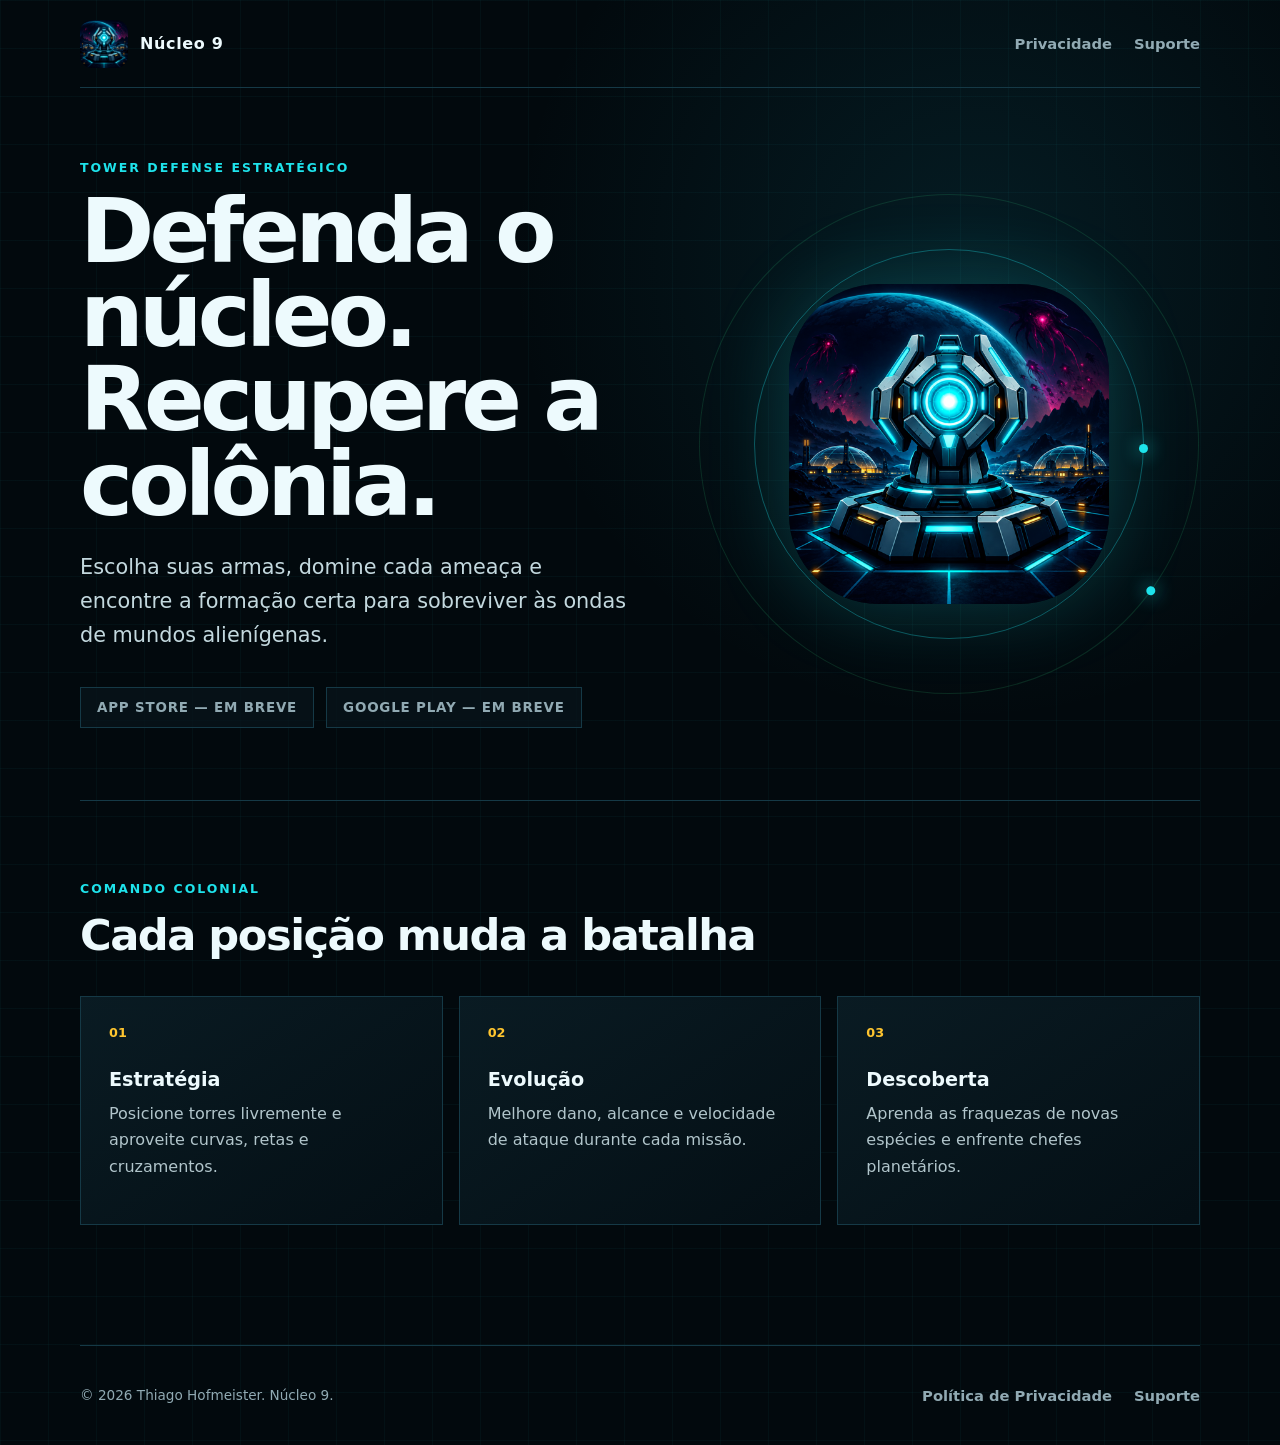
==== index.html @ e33b0e37 "feat: publish Núcleo 9 website" ====
<!doctype html>
<html lang="pt-BR">
  <head>
    <meta charset="utf-8">
    <meta name="viewport" content="width=device-width, initial-scale=1">
    <meta name="description" content="Núcleo 9 é um tower defense estratégico sobre a defesa de colônias em mundos alienígenas.">
    <meta name="theme-color" content="#041318">
    <title>Núcleo 9 — Tower Defense</title>
    <link rel="icon" href="/assets/app-icon.png">
    <link rel="stylesheet" href="/styles.css">
  </head>
  <body>
    <header class="site-header">
      <a class="brand" href="/" aria-label="Página inicial do Núcleo 9">
        <img src="/assets/app-icon.png" alt="" width="48" height="48">
        <span>Núcleo 9</span>
      </a>
      <nav aria-label="Navegação principal">
        <a href="/privacidade/">Privacidade</a>
        <a href="/suporte/">Suporte</a>
      </nav>
    </header>

    <main>
      <section class="hero">
        <div class="hero-copy">
          <p class="eyebrow">Tower defense estratégico</p>
          <h1>Defenda o núcleo.<br>Recupere a colônia.</h1>
          <p class="lead">Escolha suas armas, domine cada ameaça e encontre a formação certa para sobreviver às ondas de mundos alienígenas.</p>
          <div class="store-status" aria-label="Disponibilidade">
            <span>App Store — em breve</span>
            <span>Google Play — em breve</span>
          </div>
        </div>
        <div class="hero-art" aria-hidden="true">
          <div class="orbit orbit-one"></div>
          <div class="orbit orbit-two"></div>
          <img src="/assets/app-icon.png" alt="" width="320" height="320">
        </div>
      </section>

      <section class="features" aria-labelledby="features-title">
        <div>
          <p class="eyebrow">Comando colonial</p>
          <h2 id="features-title">Cada posição muda a batalha</h2>
        </div>
        <div class="feature-grid">
          <article>
            <span class="feature-number">01</span>
            <h3>Estratégia</h3>
            <p>Posicione torres livremente e aproveite curvas, retas e cruzamentos.</p>
          </article>
          <article>
            <span class="feature-number">02</span>
            <h3>Evolução</h3>
            <p>Melhore dano, alcance e velocidade de ataque durante cada missão.</p>
          </article>
          <article>
            <span class="feature-number">03</span>
            <h3>Descoberta</h3>
            <p>Aprenda as fraquezas de novas espécies e enfrente chefes planetários.</p>
          </article>
        </div>
      </section>
    </main>

    <footer>
      <p>© 2026 Thiago Hofmeister. Núcleo 9.</p>
      <div>
        <a href="/privacidade/">Política de Privacidade</a>
        <a href="/suporte/">Suporte</a>
      </div>
    </footer>
  </body>
</html>
---- styles.css ----
:root {
  color-scheme: dark;
  --background: #02090d;
  --surface: #07141b;
  --line: #153946;
  --cyan: #1ee3eb;
  --gold: #ffc52f;
  --text: #edfafd;
  --muted: #91aab3;
  font-family: Inter, ui-sans-serif, system-ui, -apple-system, BlinkMacSystemFont, "Segoe UI", sans-serif;
}

* {
  box-sizing: border-box;
}

html {
  background: var(--background);
  scroll-behavior: smooth;
}

body {
  min-height: 100vh;
  margin: 0;
  overflow-x: hidden;
  color: var(--text);
  background:
    linear-gradient(rgba(30, 227, 235, 0.035) 1px, transparent 1px),
    linear-gradient(90deg, rgba(30, 227, 235, 0.035) 1px, transparent 1px),
    radial-gradient(circle at 76% 18%, rgba(21, 144, 170, 0.14), transparent 30%),
    var(--background);
  background-size: 48px 48px, 48px 48px, auto, auto;
}

a {
  color: var(--cyan);
  text-underline-offset: 0.2em;
}

.site-header,
footer {
  width: min(1120px, calc(100% - 40px));
  margin: 0 auto;
  display: flex;
  align-items: center;
  justify-content: space-between;
  gap: 24px;
}

.site-header {
  min-height: 88px;
  border-bottom: 1px solid var(--line);
}

.brand {
  display: inline-flex;
  align-items: center;
  gap: 12px;
  color: var(--text);
  font-weight: 800;
  letter-spacing: 0.04em;
  text-decoration: none;
}

.brand img {
  border-radius: 12px;
}

nav,
footer div {
  display: flex;
  flex-wrap: wrap;
  gap: 22px;
}

nav a,
footer a {
  color: var(--muted);
  font-size: 0.92rem;
  font-weight: 700;
  text-decoration: none;
}

nav a:hover,
nav a[aria-current="page"],
footer a:hover {
  color: var(--cyan);
}

main {
  width: min(1120px, calc(100% - 40px));
  margin: 0 auto;
}

.hero {
  min-height: 650px;
  display: grid;
  grid-template-columns: 1.05fr 0.95fr;
  align-items: center;
  gap: 64px;
  padding: 72px 0;
}

.eyebrow {
  margin: 0 0 14px;
  color: var(--cyan);
  font-size: 0.78rem;
  font-weight: 800;
  letter-spacing: 0.16em;
  text-transform: uppercase;
}

h1,
h2,
h3,
p {
  margin-top: 0;
}

h1 {
  max-width: 760px;
  margin-bottom: 24px;
  font-size: clamp(2.8rem, 7vw, 5.8rem);
  line-height: 0.94;
  letter-spacing: -0.055em;
}

h2 {
  font-size: clamp(1.7rem, 4vw, 2.7rem);
  letter-spacing: -0.035em;
}

h3 {
  margin-bottom: 10px;
  font-size: 1.2rem;
}

.lead {
  max-width: 700px;
  color: #c3d8de;
  font-size: clamp(1.05rem, 2vw, 1.3rem);
  line-height: 1.65;
}

.store-status {
  display: flex;
  flex-wrap: wrap;
  gap: 12px;
  margin-top: 34px;
}

.store-status span {
  padding: 12px 16px;
  border: 1px solid var(--line);
  background: rgba(7, 20, 27, 0.75);
  color: var(--muted);
  font-size: 0.84rem;
  font-weight: 800;
  letter-spacing: 0.06em;
  text-transform: uppercase;
}

.hero-art {
  position: relative;
  display: grid;
  min-height: 420px;
  place-items: center;
}

.hero-art img {
  position: relative;
  z-index: 2;
  width: min(320px, 72vw);
  height: auto;
  border-radius: 28%;
  box-shadow: 0 0 80px rgba(30, 227, 235, 0.22);
}

.orbit {
  position: absolute;
  border: 1px solid rgba(30, 227, 235, 0.32);
  border-radius: 50%;
}

.orbit::after {
  content: "";
  position: absolute;
  top: 50%;
  right: -5px;
  width: 9px;
  height: 9px;
  border-radius: 50%;
  background: var(--cyan);
  box-shadow: 0 0 18px var(--cyan);
}

.orbit-one {
  width: 390px;
  height: 390px;
}

.orbit-two {
  width: 500px;
  height: 500px;
  border-color: rgba(54, 219, 135, 0.15);
  transform: rotate(35deg);
}

.features {
  padding: 80px 0 120px;
  border-top: 1px solid var(--line);
}

.feature-grid {
  display: grid;
  grid-template-columns: repeat(3, 1fr);
  gap: 16px;
  margin-top: 36px;
}

.feature-grid article,
.contact-card {
  padding: 28px;
  border: 1px solid var(--line);
  background: linear-gradient(145deg, rgba(10, 28, 36, 0.95), rgba(4, 15, 21, 0.95));
}

.feature-grid p,
.document p,
.document li {
  color: #b1c5cb;
  line-height: 1.65;
}

.feature-number {
  display: block;
  margin-bottom: 28px;
  color: var(--gold);
  font-size: 0.8rem;
  font-weight: 800;
}

.document-shell {
  padding: 72px 0 110px;
}

.document {
  max-width: 820px;
  margin: 0 auto;
  padding: clamp(26px, 6vw, 64px);
  border: 1px solid var(--line);
  background: rgba(4, 15, 21, 0.92);
}

.document h1 {
  font-size: clamp(2.5rem, 7vw, 4.7rem);
}

.document h2 {
  margin-top: 42px;
  margin-bottom: 12px;
  color: var(--text);
  font-size: 1.35rem;
}

.document li + li {
  margin-top: 10px;
}

.contact-card {
  display: flex;
  align-items: center;
  justify-content: space-between;
  gap: 28px;
  margin: 38px 0;
}

.contact-card h2 {
  margin-top: 0;
}

.contact-card p {
  margin-bottom: 0;
}

.button {
  flex: 0 0 auto;
  padding: 14px 20px;
  border: 1px solid var(--cyan);
  background: rgba(30, 227, 235, 0.08);
  color: var(--cyan);
  font-weight: 800;
  text-decoration: none;
}

.button:hover {
  background: var(--cyan);
  color: var(--background);
}

footer {
  min-height: 100px;
  border-top: 1px solid var(--line);
  color: var(--muted);
  font-size: 0.85rem;
}

footer p {
  margin-bottom: 0;
}

@media (max-width: 760px) {
  .site-header,
  footer {
    align-items: flex-start;
    padding: 18px 0;
  }

  .site-header {
    flex-direction: column;
  }

  .hero {
    min-height: auto;
    grid-template-columns: 1fr;
    gap: 30px;
    padding: 64px 0 84px;
  }

  .hero-art {
    min-height: 330px;
    grid-row: 1;
  }

  .orbit-one {
    width: 300px;
    height: 300px;
  }

  .orbit-two {
    width: 360px;
    height: 360px;
  }

  .feature-grid {
    grid-template-columns: 1fr;
  }

  .contact-card,
  footer {
    flex-direction: column;
  }
}

@media (prefers-reduced-motion: reduce) {
  html {
    scroll-behavior: auto;
  }
}
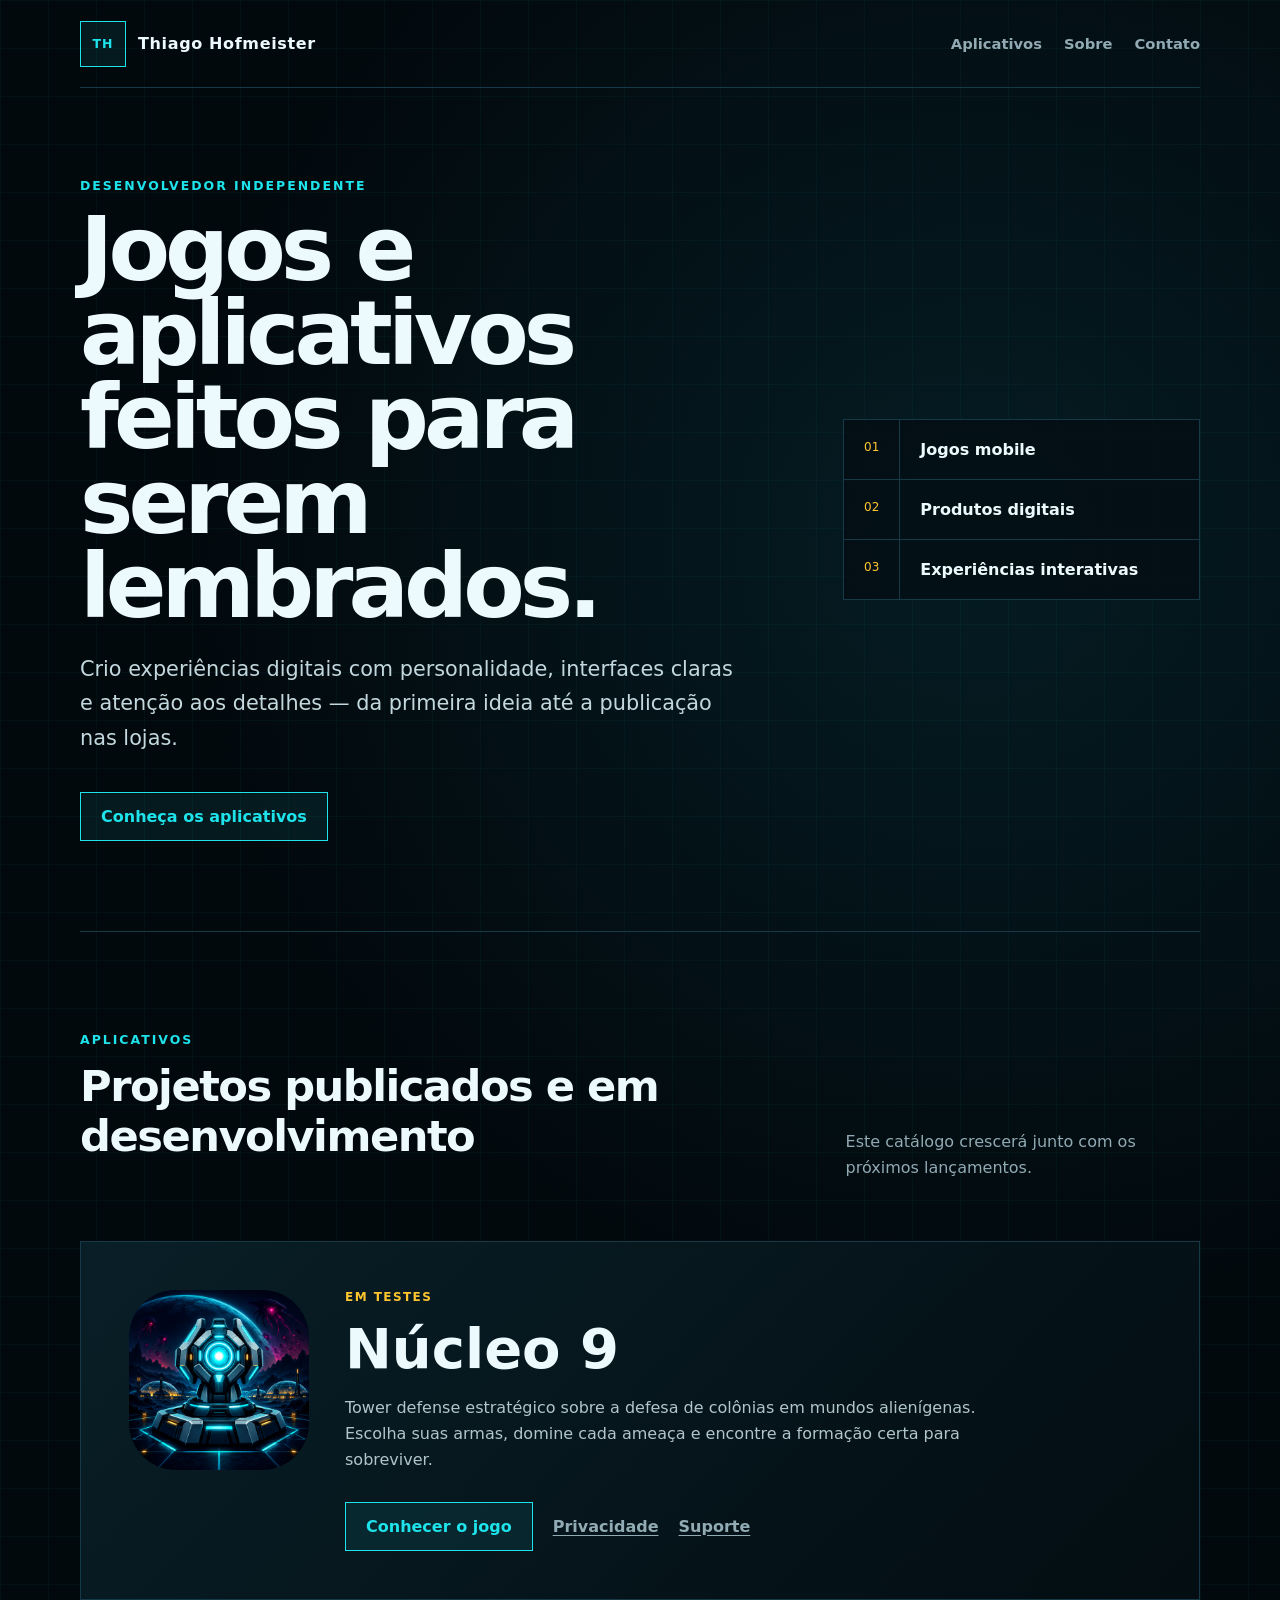
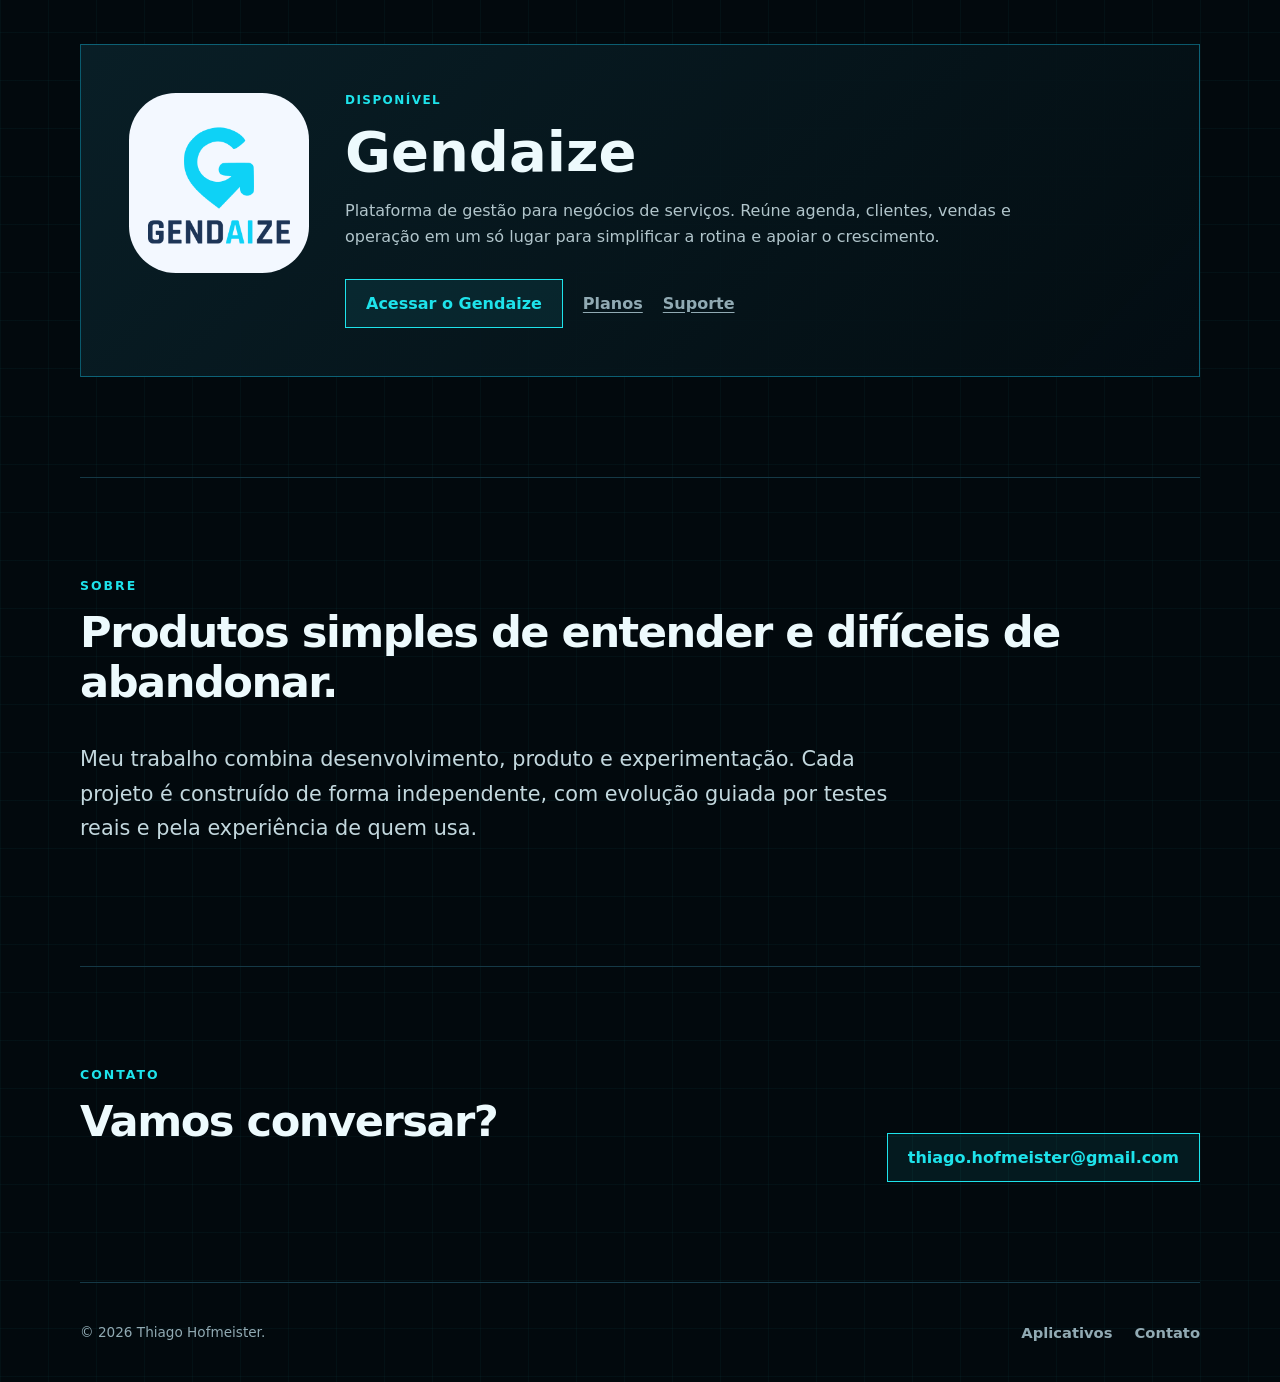
==== commit c81116bd: "feat: turn site into developer portfolio" ====
--- a/index.html
+++ b/index.html
@@ -3,72 +3,97 @@
   <head>
     <meta charset="utf-8">
     <meta name="viewport" content="width=device-width, initial-scale=1">
-    <meta name="description" content="Núcleo 9 é um tower defense estratégico sobre a defesa de colônias em mundos alienígenas.">
+    <meta name="description" content="Site de Thiago Hofmeister, desenvolvedor independente de jogos e aplicativos.">
     <meta name="theme-color" content="#041318">
-    <title>Núcleo 9 — Tower Defense</title>
+    <title>Thiago Hofmeister — Desenvolvedor</title>
     <link rel="icon" href="/assets/app-icon.png">
     <link rel="stylesheet" href="/styles.css">
   </head>
   <body>
     <header class="site-header">
-      <a class="brand" href="/" aria-label="Página inicial do Núcleo 9">
-        <img src="/assets/app-icon.png" alt="" width="48" height="48">
-        <span>Núcleo 9</span>
+      <a class="brand" href="/" aria-label="Página inicial de Thiago Hofmeister">
+        <span class="brand-mark" aria-hidden="true">TH</span>
+        <span>Thiago Hofmeister</span>
       </a>
       <nav aria-label="Navegação principal">
-        <a href="/privacidade/">Privacidade</a>
-        <a href="/suporte/">Suporte</a>
+        <a href="#aplicativos">Aplicativos</a>
+        <a href="#sobre">Sobre</a>
+        <a href="#contato">Contato</a>
       </nav>
     </header>
 
     <main>
-      <section class="hero">
-        <div class="hero-copy">
-          <p class="eyebrow">Tower defense estratégico</p>
-          <h1>Defenda o núcleo.<br>Recupere a colônia.</h1>
-          <p class="lead">Escolha suas armas, domine cada ameaça e encontre a formação certa para sobreviver às ondas de mundos alienígenas.</p>
-          <div class="store-status" aria-label="Disponibilidade">
-            <span>App Store — em breve</span>
-            <span>Google Play — em breve</span>
-          </div>
+      <section class="developer-hero">
+        <div>
+          <p class="eyebrow">Desenvolvedor independente</p>
+          <h1>Jogos e aplicativos feitos para serem lembrados.</h1>
+          <p class="lead">Crio experiências digitais com personalidade, interfaces claras e atenção aos detalhes — da primeira ideia até a publicação nas lojas.</p>
+          <a class="button" href="#aplicativos">Conheça os aplicativos</a>
         </div>
-        <div class="hero-art" aria-hidden="true">
-          <div class="orbit orbit-one"></div>
-          <div class="orbit orbit-two"></div>
-          <img src="/assets/app-icon.png" alt="" width="320" height="320">
+        <div class="signal-card" aria-label="Áreas de atuação">
+          <span>01</span><strong>Jogos mobile</strong>
+          <span>02</span><strong>Produtos digitais</strong>
+          <span>03</span><strong>Experiências interativas</strong>
         </div>
       </section>
 
-      <section class="features" aria-labelledby="features-title">
-        <div>
-          <p class="eyebrow">Comando colonial</p>
-          <h2 id="features-title">Cada posição muda a batalha</h2>
+      <section class="app-catalog" id="aplicativos" aria-labelledby="apps-title">
+        <div class="section-heading">
+          <div>
+            <p class="eyebrow">Aplicativos</p>
+            <h2 id="apps-title">Projetos publicados e em desenvolvimento</h2>
+          </div>
+          <p>Este catálogo crescerá junto com os próximos lançamentos.</p>
         </div>
-        <div class="feature-grid">
-          <article>
-            <span class="feature-number">01</span>
-            <h3>Estratégia</h3>
-            <p>Posicione torres livremente e aproveite curvas, retas e cruzamentos.</p>
-          </article>
-          <article>
-            <span class="feature-number">02</span>
-            <h3>Evolução</h3>
-            <p>Melhore dano, alcance e velocidade de ataque durante cada missão.</p>
-          </article>
-          <article>
-            <span class="feature-number">03</span>
-            <h3>Descoberta</h3>
-            <p>Aprenda as fraquezas de novas espécies e enfrente chefes planetários.</p>
-          </article>
-        </div>
+
+        <article class="app-card">
+          <img src="/assets/app-icon.png" alt="Ícone do Núcleo 9" width="180" height="180">
+          <div class="app-card-copy">
+            <p class="app-status">Em testes</p>
+            <h3>Núcleo 9</h3>
+            <p>Tower defense estratégico sobre a defesa de colônias em mundos alienígenas. Escolha suas armas, domine cada ameaça e encontre a formação certa para sobreviver.</p>
+            <div class="app-actions">
+              <a class="button" href="/apps/nucleo-9/">Conhecer o jogo</a>
+              <a href="/privacidade/">Privacidade</a>
+              <a href="/suporte/">Suporte</a>
+            </div>
+          </div>
+        </article>
+
+        <article class="app-card app-card-gendaize">
+          <div class="app-logo-frame">
+            <img src="/assets/gendaize-logo.png" alt="Logotipo do Gendaize" width="180" height="180">
+          </div>
+          <div class="app-card-copy">
+            <p class="app-status app-status-live">Disponível</p>
+            <h3>Gendaize</h3>
+            <p>Plataforma de gestão para negócios de serviços. Reúne agenda, clientes, vendas e operação em um só lugar para simplificar a rotina e apoiar o crescimento.</p>
+            <div class="app-actions">
+              <a class="button" href="https://gendaize.app" rel="noreferrer">Acessar o Gendaize</a>
+              <a href="https://gendaize.app/planos" rel="noreferrer">Planos</a>
+              <a href="https://gendaize.app/ajuda-e-suporte" rel="noreferrer">Suporte</a>
+            </div>
+          </div>
+        </article>
+      </section>
+
+      <section class="about" id="sobre">
+        <p class="eyebrow">Sobre</p>
+        <h2>Produtos simples de entender e difíceis de abandonar.</h2>
+        <p class="lead">Meu trabalho combina desenvolvimento, produto e experimentação. Cada projeto é construído de forma independente, com evolução guiada por testes reais e pela experiência de quem usa.</p>
+      </section>
+
+      <section class="contact-section" id="contato">
+        <div><p class="eyebrow">Contato</p><h2>Vamos conversar?</h2></div>
+        <a class="button" href="mailto:thiago.hofmeister@gmail.com">thiago.hofmeister@gmail.com</a>
       </section>
     </main>
 
     <footer>
-      <p>© 2026 Thiago Hofmeister. Núcleo 9.</p>
+      <p>© 2026 Thiago Hofmeister.</p>
       <div>
-        <a href="/privacidade/">Política de Privacidade</a>
-        <a href="/suporte/">Suporte</a>
+        <a href="#aplicativos">Aplicativos</a>
+        <a href="mailto:thiago.hofmeister@gmail.com">Contato</a>
       </div>
     </footer>
   </body>
--- a/styles.css
+++ b/styles.css
@@ -66,6 +66,18 @@
   border-radius: 12px;
 }
 
+.brand-mark {
+  display: grid;
+  width: 46px;
+  height: 46px;
+  place-items: center;
+  border: 1px solid var(--cyan);
+  background: rgba(30, 227, 235, 0.08);
+  color: var(--cyan);
+  font-size: 0.78rem;
+  letter-spacing: 0.08em;
+}
+
 nav,
 footer div {
   display: flex;
@@ -90,6 +102,144 @@
 main {
   width: min(1120px, calc(100% - 40px));
   margin: 0 auto;
+}
+
+.developer-hero {
+  min-height: 650px;
+  display: grid;
+  grid-template-columns: minmax(0, 1.3fr) minmax(280px, 0.7fr);
+  align-items: center;
+  gap: clamp(48px, 8vw, 100px);
+  padding: 90px 0;
+}
+
+.developer-hero .button {
+  display: inline-block;
+  margin-top: 16px;
+}
+
+.signal-card {
+  display: grid;
+  grid-template-columns: auto 1fr;
+  border: 1px solid var(--line);
+  background: rgba(4, 15, 21, 0.9);
+}
+
+.signal-card span,
+.signal-card strong {
+  padding: 20px;
+  border-bottom: 1px solid var(--line);
+}
+
+.signal-card span {
+  color: var(--gold);
+  font-size: 0.75rem;
+}
+
+.signal-card strong {
+  border-left: 1px solid var(--line);
+}
+
+.signal-card :nth-last-child(-n + 2) {
+  border-bottom: 0;
+}
+
+.app-catalog,
+.about,
+.contact-section {
+  padding: 100px 0;
+  border-top: 1px solid var(--line);
+}
+
+.section-heading,
+.contact-section {
+  display: flex;
+  align-items: end;
+  justify-content: space-between;
+  gap: 40px;
+}
+
+.section-heading > p {
+  max-width: 360px;
+  color: var(--muted);
+  line-height: 1.6;
+}
+
+.app-card {
+  display: grid;
+  grid-template-columns: 180px 1fr;
+  gap: 36px;
+  margin-top: 44px;
+  padding: clamp(24px, 5vw, 48px);
+  border: 1px solid var(--line);
+  background: linear-gradient(135deg, rgba(9, 31, 39, 0.98), rgba(3, 13, 18, 0.96));
+}
+
+.app-card > img,
+.app-logo-frame {
+  width: 100%;
+  aspect-ratio: 1;
+  border-radius: 26%;
+}
+
+.app-card > img {
+  height: auto;
+}
+
+.app-logo-frame {
+  display: grid;
+  place-items: center;
+  overflow: hidden;
+  background: #f3f8ff;
+}
+
+.app-logo-frame img {
+  width: 88%;
+  height: auto;
+}
+
+.app-card-gendaize {
+  border-color: rgba(19, 194, 232, 0.42);
+}
+
+.app-card h3 {
+  margin-bottom: 14px;
+  font-size: clamp(2rem, 5vw, 3.5rem);
+}
+
+.app-card-copy > p:not(.app-status) {
+  max-width: 680px;
+  color: #b1c5cb;
+  line-height: 1.65;
+}
+
+.app-status {
+  color: var(--gold);
+  font-size: 0.75rem;
+  font-weight: 800;
+  letter-spacing: 0.12em;
+  text-transform: uppercase;
+}
+
+.app-status-live {
+  color: var(--cyan);
+}
+
+.app-actions {
+  display: flex;
+  flex-wrap: wrap;
+  align-items: center;
+  gap: 20px;
+  margin-top: 28px;
+}
+
+.app-actions > a:not(.button) {
+  color: var(--muted);
+  font-weight: 700;
+}
+
+.about .lead {
+  max-width: 850px;
 }
 
 .hero {
@@ -327,6 +477,27 @@
     padding: 64px 0 84px;
   }
 
+  .developer-hero {
+    min-height: auto;
+    grid-template-columns: 1fr;
+    padding: 70px 0;
+  }
+
+  .section-heading,
+  .contact-section {
+    align-items: flex-start;
+    flex-direction: column;
+  }
+
+  .app-card {
+    grid-template-columns: 88px 1fr;
+    gap: 20px;
+  }
+
+  .app-actions {
+    grid-column: 1 / -1;
+  }
+
   .hero-art {
     min-height: 330px;
     grid-row: 1;
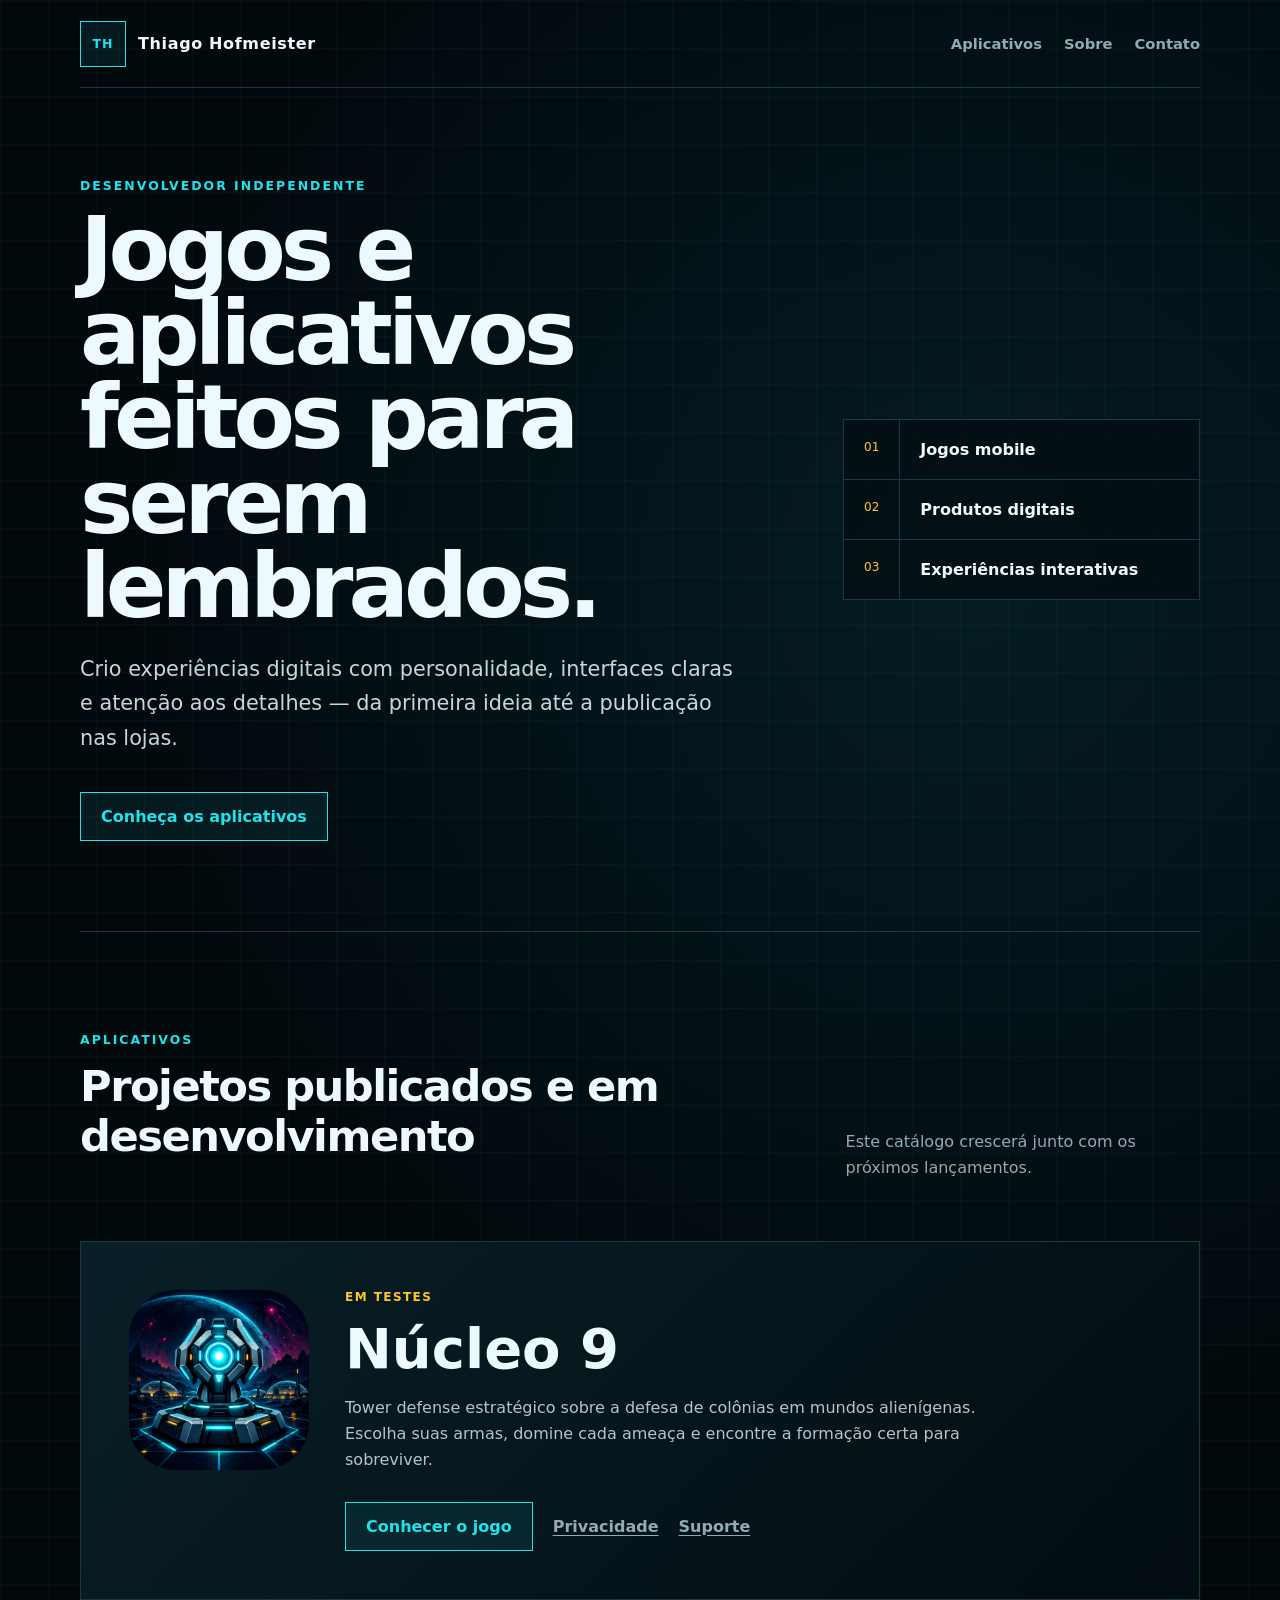
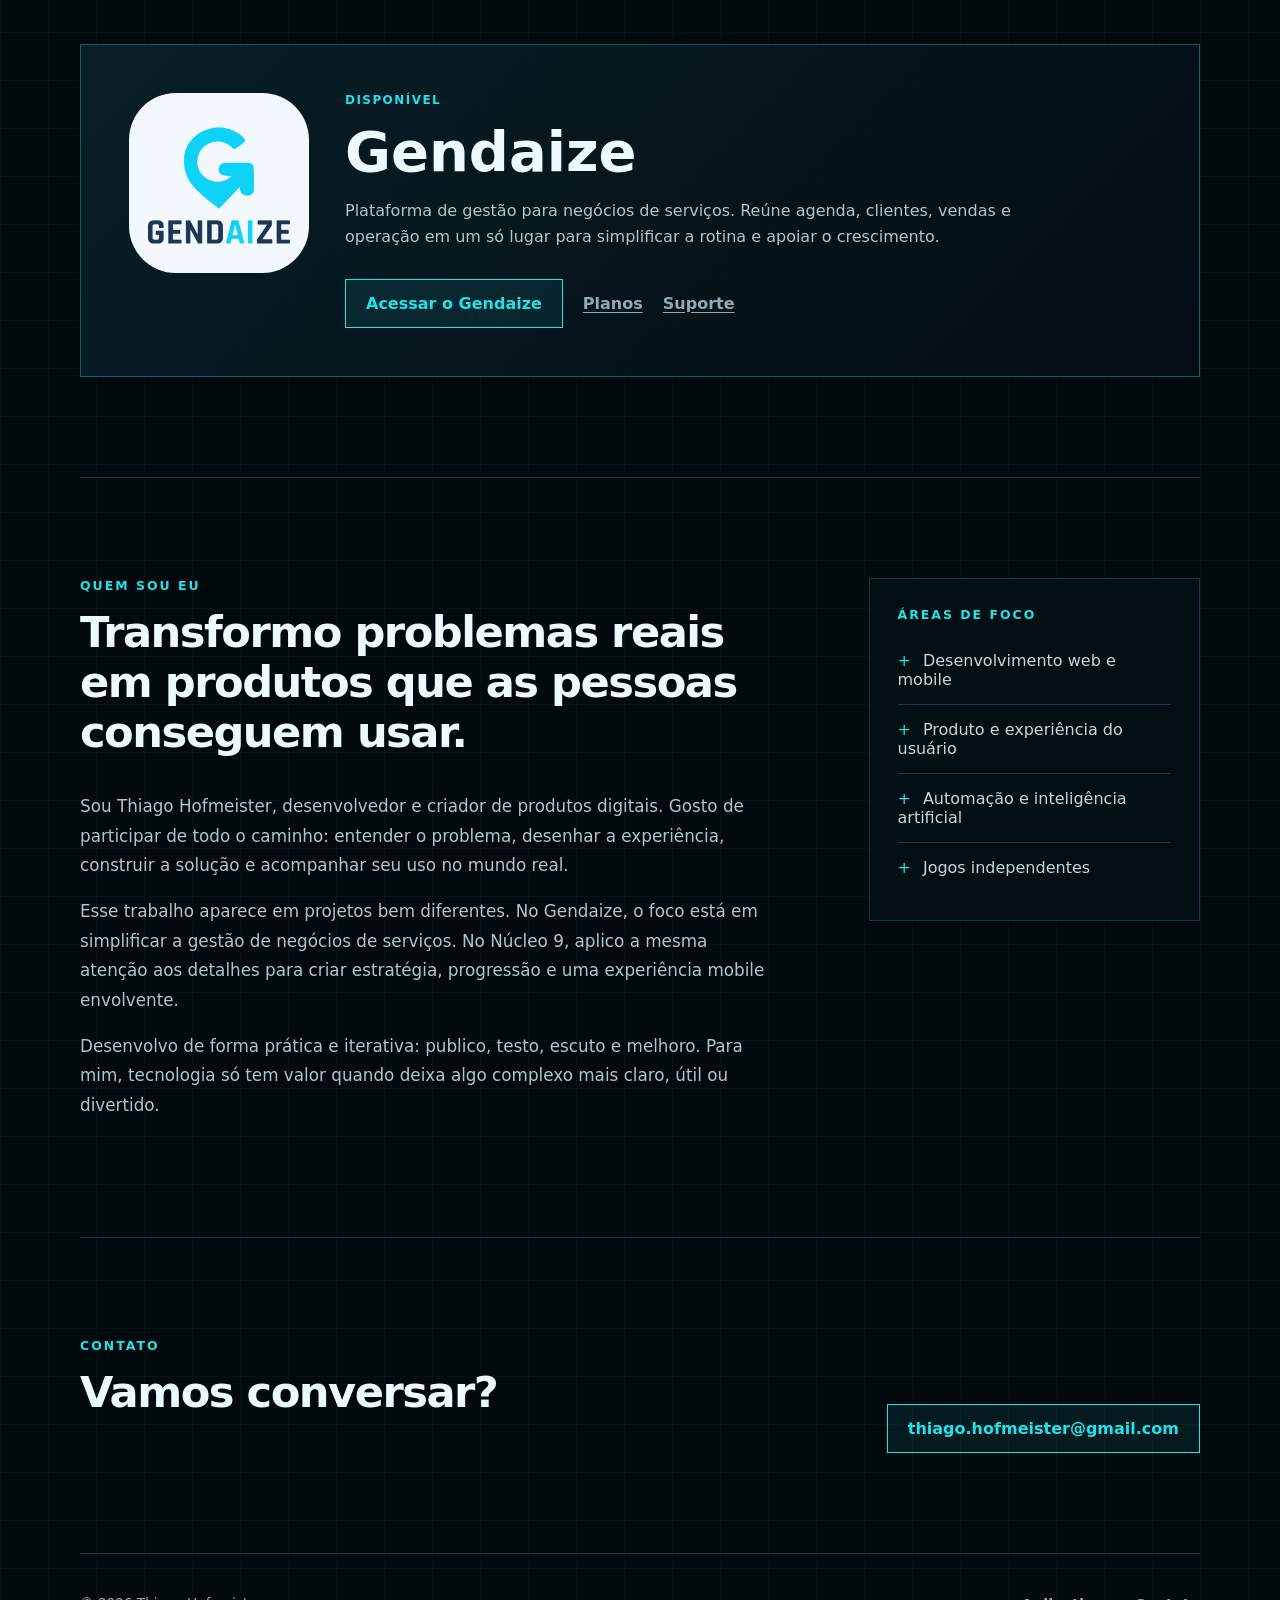
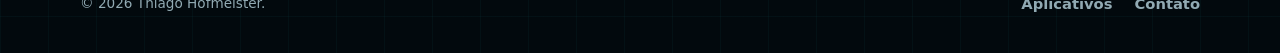
==== commit 15b900b9: "fix: refine developer site on mobile" ====
--- a/index.html
+++ b/index.html
@@ -77,10 +77,23 @@
         </article>
       </section>
 
-      <section class="about" id="sobre">
-        <p class="eyebrow">Sobre</p>
-        <h2>Produtos simples de entender e difíceis de abandonar.</h2>
-        <p class="lead">Meu trabalho combina desenvolvimento, produto e experimentação. Cada projeto é construído de forma independente, com evolução guiada por testes reais e pela experiência de quem usa.</p>
+      <section class="about" id="sobre" aria-labelledby="about-title">
+        <div class="about-copy">
+          <p class="eyebrow">Quem sou eu</p>
+          <h2 id="about-title">Transformo problemas reais em produtos que as pessoas conseguem usar.</h2>
+          <p>Sou Thiago Hofmeister, desenvolvedor e criador de produtos digitais. Gosto de participar de todo o caminho: entender o problema, desenhar a experiência, construir a solução e acompanhar seu uso no mundo real.</p>
+          <p>Esse trabalho aparece em projetos bem diferentes. No Gendaize, o foco está em simplificar a gestão de negócios de serviços. No Núcleo 9, aplico a mesma atenção aos detalhes para criar estratégia, progressão e uma experiência mobile envolvente.</p>
+          <p>Desenvolvo de forma prática e iterativa: publico, testo, escuto e melhoro. Para mim, tecnologia só tem valor quando deixa algo complexo mais claro, útil ou divertido.</p>
+        </div>
+        <aside class="about-focus" aria-label="Áreas de foco">
+          <p class="eyebrow">Áreas de foco</p>
+          <ul>
+            <li>Desenvolvimento web e mobile</li>
+            <li>Produto e experiência do usuário</li>
+            <li>Automação e inteligência artificial</li>
+            <li>Jogos independentes</li>
+          </ul>
+        </aside>
       </section>
 
       <section class="contact-section" id="contato">
--- a/styles.css
+++ b/styles.css
@@ -238,8 +238,46 @@
   font-weight: 700;
 }
 
-.about .lead {
-  max-width: 850px;
+.about {
+  display: grid;
+  grid-template-columns: minmax(0, 1.35fr) minmax(260px, 0.65fr);
+  gap: clamp(48px, 8vw, 100px);
+}
+
+.about-copy p:not(.eyebrow) {
+  max-width: 760px;
+  color: #b1c5cb;
+  font-size: 1.05rem;
+  line-height: 1.75;
+}
+
+.about-focus {
+  align-self: start;
+  padding: 28px;
+  border: 1px solid var(--line);
+  background: rgba(4, 15, 21, 0.9);
+}
+
+.about-focus ul {
+  margin: 0;
+  padding: 0;
+  list-style: none;
+}
+
+.about-focus li {
+  padding: 15px 0;
+  border-bottom: 1px solid var(--line);
+  color: #c3d8de;
+}
+
+.about-focus li::before {
+  content: "+";
+  margin-right: 12px;
+  color: var(--cyan);
+}
+
+.about-focus li:last-child {
+  border-bottom: 0;
 }
 
 .hero {
@@ -328,6 +366,8 @@
 
 .orbit {
   position: absolute;
+  max-width: calc(100vw - 24px);
+  max-height: calc(100vw - 24px);
   border: 1px solid rgba(30, 227, 235, 0.32);
   border-radius: 50%;
 }
@@ -470,6 +510,12 @@
     flex-direction: column;
   }
 
+  .site-header nav {
+    width: 100%;
+    justify-content: space-between;
+    gap: 12px;
+  }
+
   .hero {
     min-height: auto;
     grid-template-columns: 1fr;
@@ -483,19 +529,44 @@
     padding: 70px 0;
   }
 
+  .developer-hero h1 {
+    font-size: clamp(2.45rem, 12vw, 3.4rem);
+  }
+
   .section-heading,
   .contact-section {
     align-items: flex-start;
     flex-direction: column;
   }
 
+  .about {
+    grid-template-columns: 1fr;
+    gap: 36px;
+  }
+
   .app-card {
-    grid-template-columns: 88px 1fr;
-    gap: 20px;
+    grid-template-columns: 1fr;
+    gap: 24px;
+  }
+
+  .app-card > img,
+  .app-logo-frame {
+    width: 96px;
   }
 
   .app-actions {
-    grid-column: 1 / -1;
+    align-items: stretch;
+    flex-direction: column;
+  }
+
+  .app-actions .button,
+  .contact-section .button {
+    width: 100%;
+    text-align: center;
+  }
+
+  .contact-section .button {
+    overflow-wrap: anywhere;
   }
 
   .hero-art {
@@ -509,8 +580,9 @@
   }
 
   .orbit-two {
-    width: 360px;
-    height: 360px;
+    width: calc(100vw - 32px);
+    height: calc(100vw - 32px);
+    transform: none;
   }
 
   .feature-grid {
